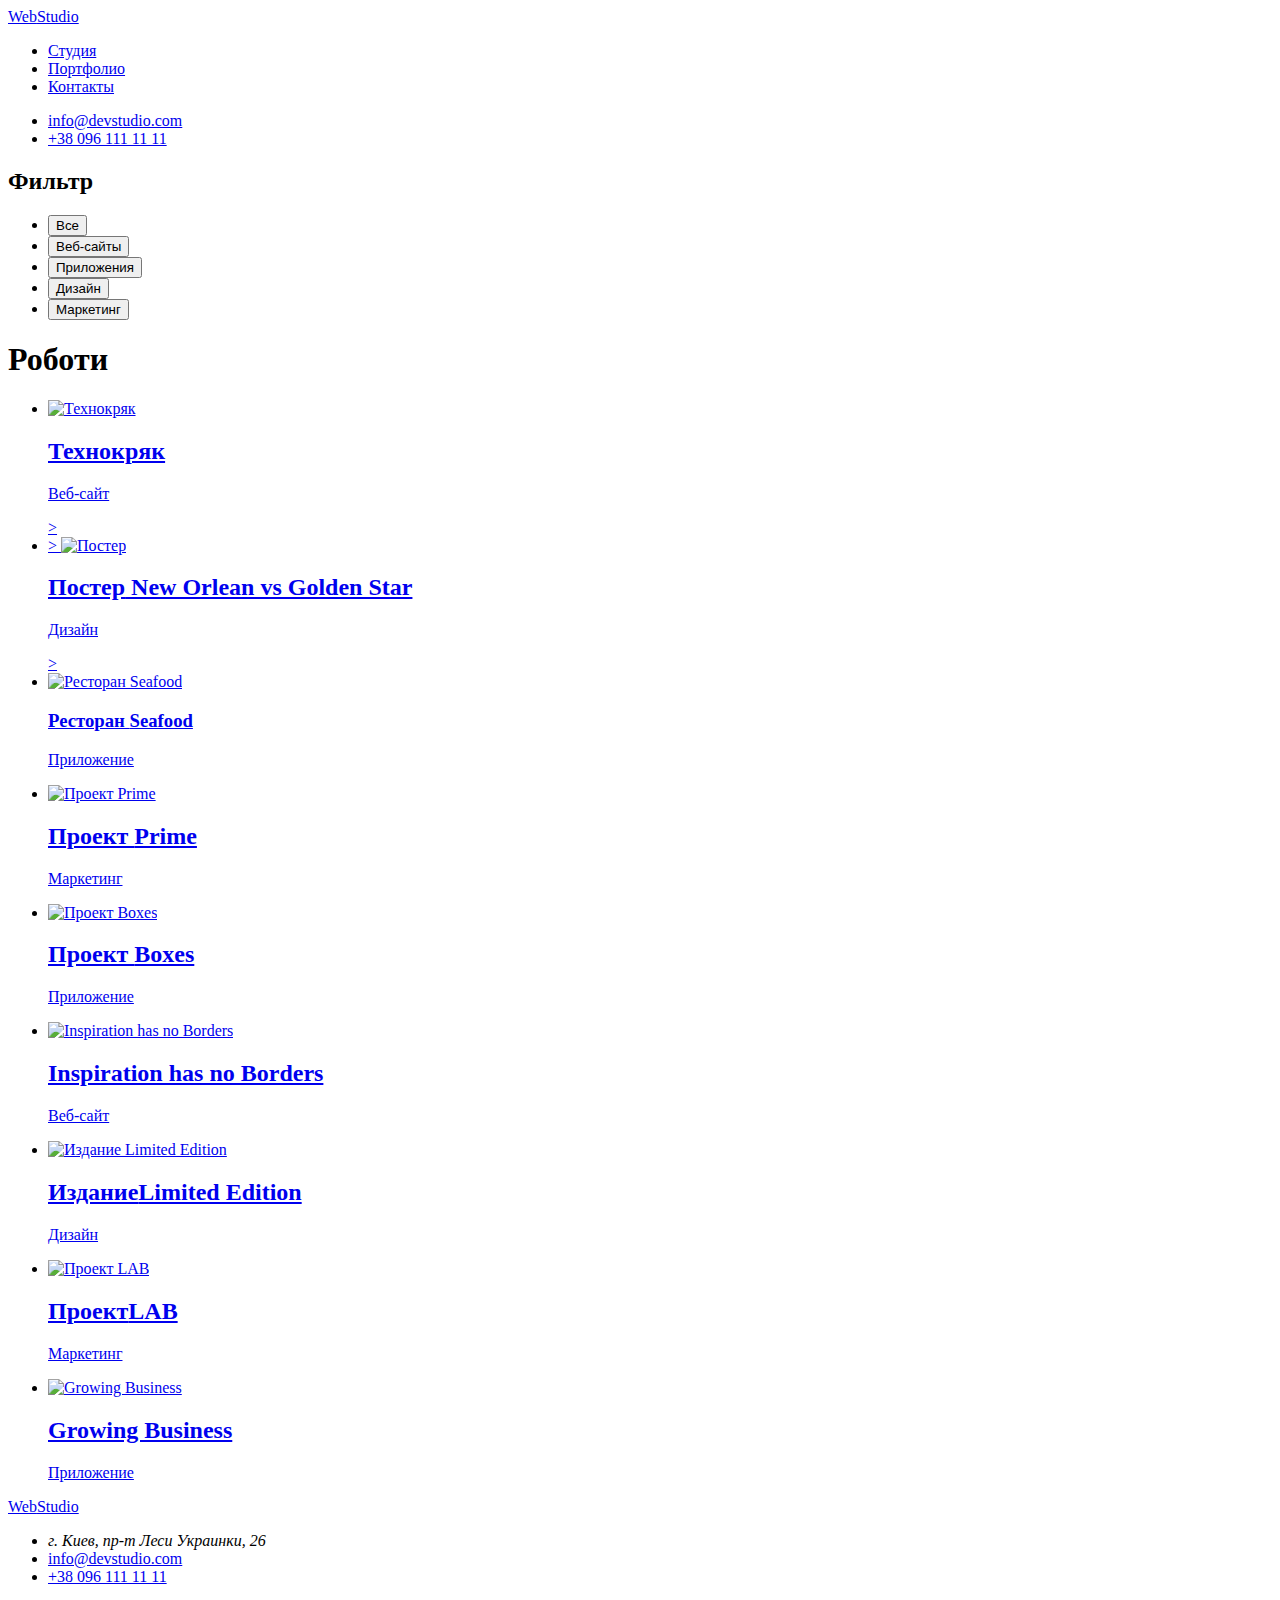
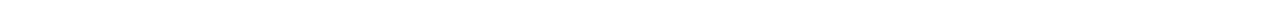
==== portfolio.html @ 13b278cb "Додані файли html" ====
<!DOCTYPE html>
<html lang="ru">
  <head>
    <meta charset="UTF-8" />
    <meta http-equiv="X-UA-Compatible" content="IE=edge" />
    <meta name="viewport" content="width=device-width, initial-scale=1.0" />
    <title>Портфолио</title>
    <link
      href="https://fonts.googleapis.com/css2?family=Raleway:wght@700&family=Roboto:wght@400;500;700;900&display=swap"
      rel="stylesheet"
    />
    <link rel="stylesheet" href="./css/styles.css" />
  </head>

  <body>
    <header>
      <nav class="header">
        <a href="/" lang="en" class="logo">
          <span class="logo-web">Web</span>Studio</a
        >
        <ul class="nav list">
          <li>
            <a href="./index.html" class="list">Студия</a>
          </li>
          <li>
            <a href="./portfolio.html" class="list current">Портфолио</a>
          </li>
          <li>
            <a href="#" class="list">Контакты</a>
          </li>
        </ul>
      </nav>
      <ul class="auth">
        <li class="auth-list">
          <a href="mailto:info@devstudio.com">info@devstudio.com</a>
        </li>
        <li class="auth-list">
          <a href="tel:+380961111111">+38 096 111 11 11</a>
        </li>
      </ul>
    </header>
    <main>
      <section class="filters">
        <h2>Фильтр</h2>
        <!--сховати-->
        <ul class="button">
          <li class>
            <button type="button">Все</button>
          </li>
          <li>
            <button type="button">Веб-сайты</button>
          </li>
          <li>
            <button type="button">Приложения</button>
          </li>
          <li>
            <button type="button">Дизайн</button>
          </li>
          <li>
            <button type="button">Маркетинг</button>
          </li>
        </ul>
      </section>
      <section class="portfolio">
        <h1>Роботи</h1>
        <!--сховати-->
        <ul class="portfolio list">
          <li>
            <a href="#">
              <img src="./images/portfolio_project_1.jpg" alt="Технокряк" />
              <h2>Технокряк</h2>
              <p>Веб-сайт</p>
              >
            </a>
          </li>

          <li>
            <a href="#">
              >
              <img src="./images/portfolio_project_2.jpg" alt="Постер" />
              <h2>Постер<span lang="en"> New Orlean vs Golden Star</span></h2>
              <p>Дизайн</p>
              >
            </a>
          </li>

          <li>
            <a href="#">
              <img
                src="./images/portfolio_project_3.jpg"
                alt="Ресторан Seafood"
              />
              <h3>Ресторан <span lang="en">Seafood</span></h3>
              <p>Приложение</p>
            </a>
          </li>
          <li>
            <a href="#">
              <img src="./images/portfolio_project_4.jpg" alt="Проект Prime" />
              <h2>Проект <span lang="en">Prime</span></h2>
              <p>Маркетинг</p>
            </a>
          </li>
          <li>
            <a href="#">
              <img src="./images/portfolio_project_5.jpg" alt="Проект Boxes" />
              <h2>Проект <span lang="en">Boxes</span></h2>
              <p>Приложение</p>
            </a>
          </li>
          <li>
            <a href="#">
              <img
                src="./images/portfolio_project_6.jpg"
                alt="Inspiration has no Borders"
              />
              <h2 lang="en">Inspiration has no Borders</h2>
              <p>Веб-сайт</p>
            </a>
          </li>
          <li>
            <a href="#">
              <img
                src="./images/portfolio_project_7.jpg"
                alt="Издание Limited Edition" />
              <h2>Издание<span lang="en">Limited Edition</span></h2>
              <p>Дизайн</p>
              <p></p
            ></a>
          </li>
          <li>
            <a href="#">
              <img src="./images/portfolio_project_8.jpg" alt="Проект LAB" />
              <h2>Проект<span lang="en">LAB</span></h2>
              <p>Маркетинг</p>
            </a>
          </li>
          <li>
            <a href="#">
              <img
                src="./images/portfolio_project_9.jpg"
                alt="Growing Business"
              />
              <h2 lang="en">Growing Business</h2>
              <p>Приложение</p>
            </a>
          </li>
        </ul>
      </section>
    </main>
    <footer class="footer">
      <a href="/" lang="en" class="logo">
        <span class="logo-web">Web</span>Studio</a
      >
      <ul class="list">
        <li>
          <address class="address">г. Киев, пр-т Леси Украинки, 26</address>
        </li>
        <li>
          <a href="mailto:info@devstudio.com">info@devstudio.com</a>
        </li>
        <li>
          <a href="tel:+380961111111">+38 096 111 11 11</a>
        </li>
      </ul>
    </footer>
  </body>
</html>
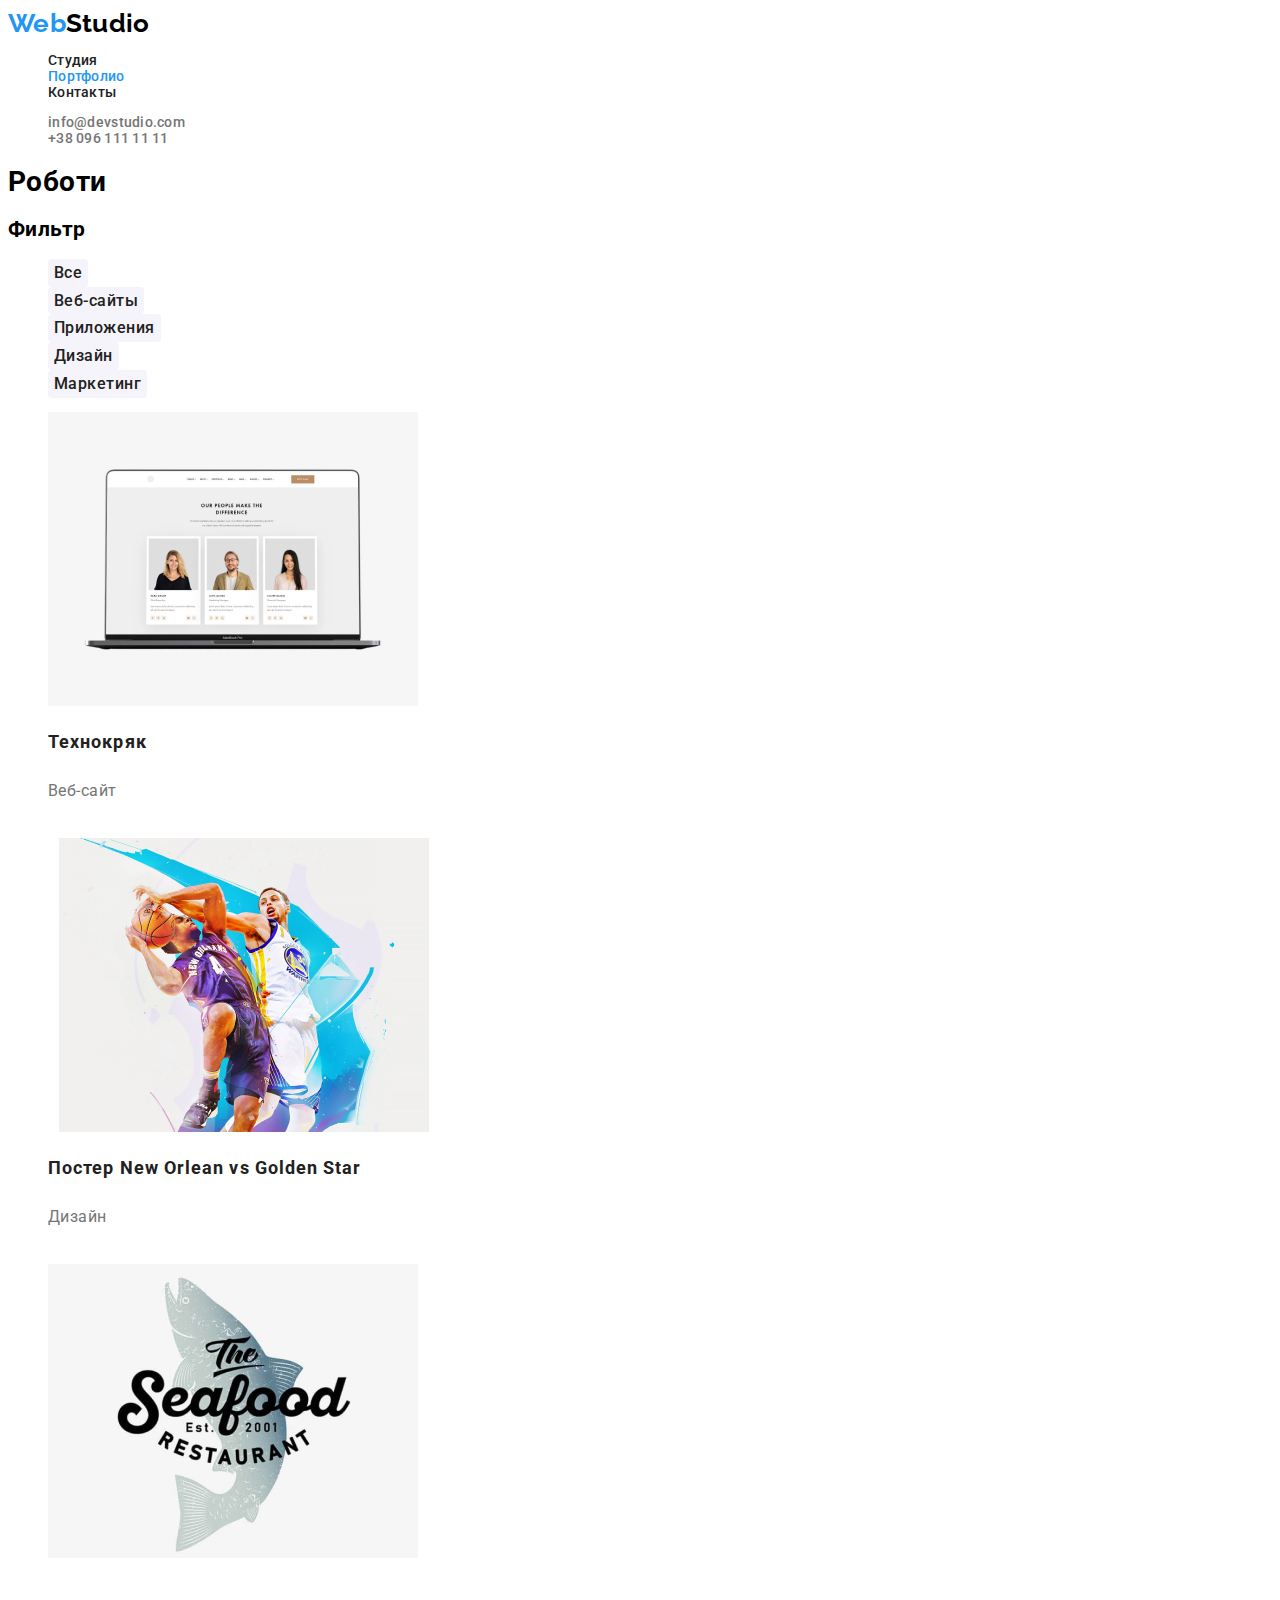
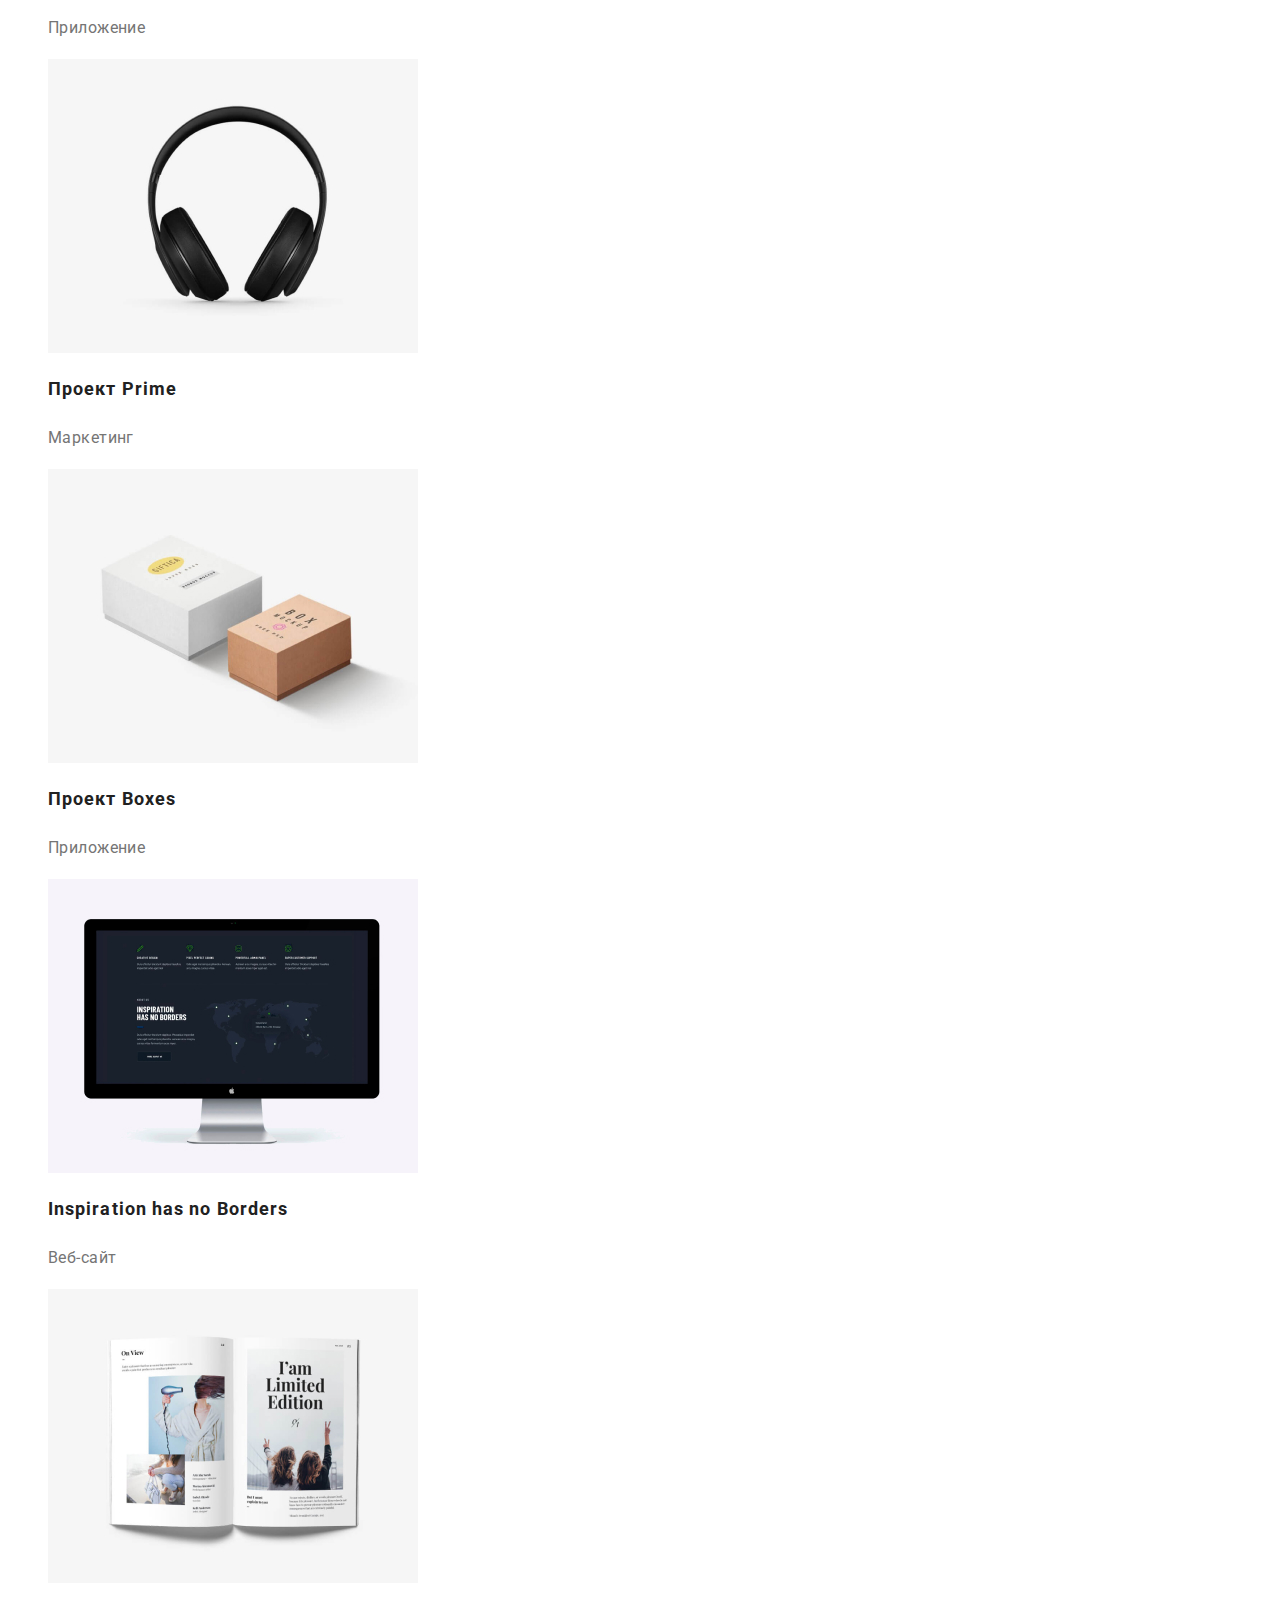
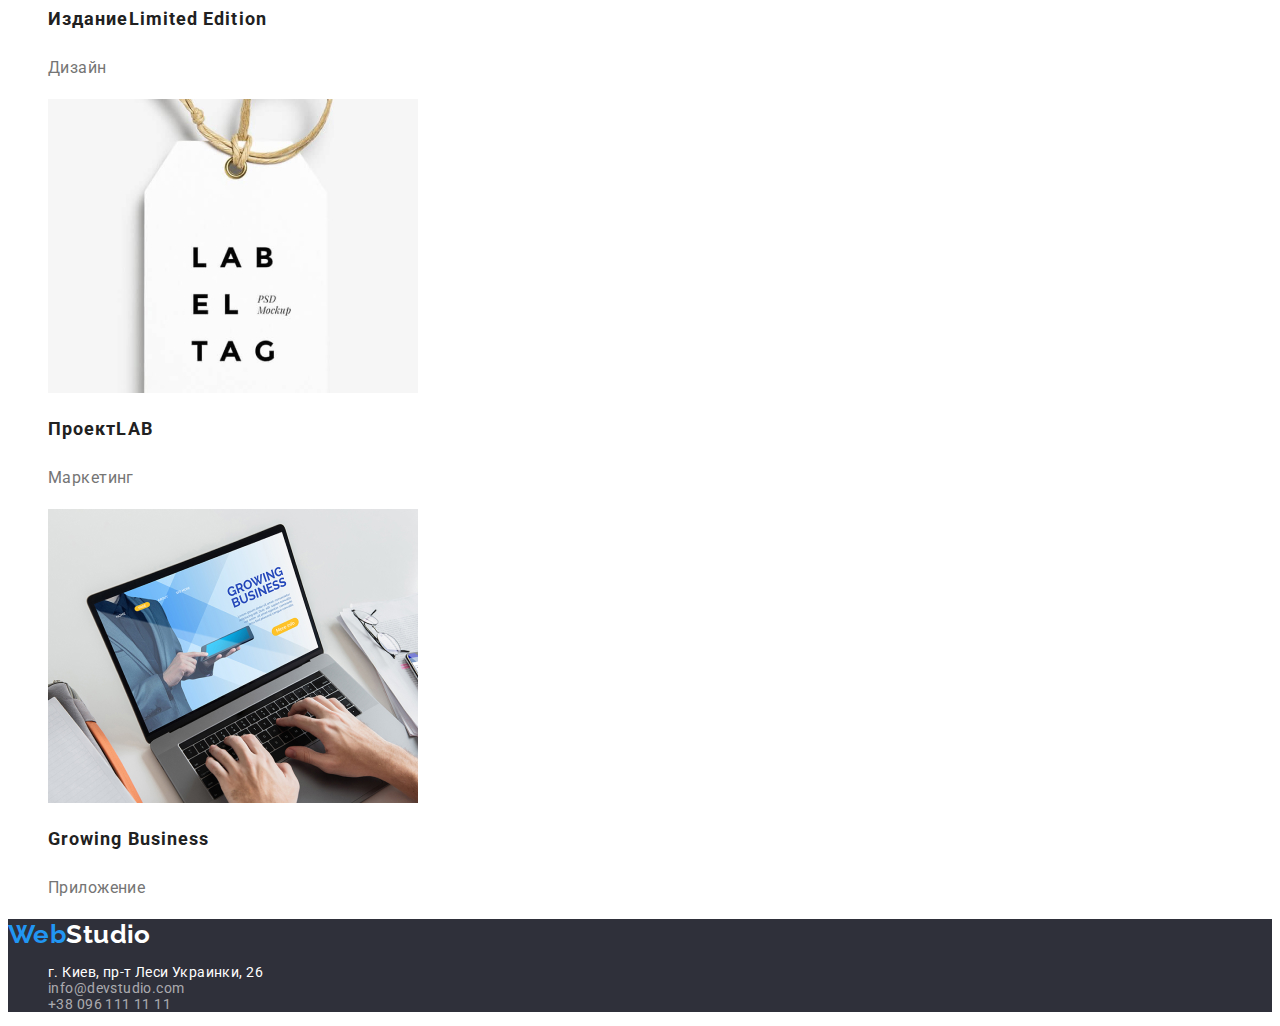
==== commit 8a80f27b: "Поправлені помилки" ====
--- a/portfolio.html
+++ b/portfolio.html
@@ -40,30 +40,29 @@
       </ul>
     </header>
     <main>
-      <section class="filters">
-        <h2>Фильтр</h2>
-        <!--сховати-->
+      <section class="portfolio">
+        <h1>Роботи</h1><!--сховати-->
+      
+        <h2 class="filters">Фильтр</h2>
         <ul class="button">
-          <li class>
+          <li class="list">
             <button type="button">Все</button>
           </li>
-          <li>
+          <li class="list">
             <button type="button">Веб-сайты</button>
           </li>
-          <li>
+          <li class="list">
             <button type="button">Приложения</button>
           </li>
-          <li>
+          <li class="list">
             <button type="button">Дизайн</button>
           </li>
-          <li>
+          <li class="list">
             <button type="button">Маркетинг</button>
           </li>
         </ul>
       </section>
-      <section class="portfolio">
-        <h1>Роботи</h1>
-        <!--сховати-->
+
         <ul class="portfolio list">
           <li>
             <a href="#">
@@ -94,6 +93,7 @@
               <p>Приложение</p>
             </a>
           </li>
+
           <li>
             <a href="#">
               <img src="./images/portfolio_project_4.jpg" alt="Проект Prime" />
@@ -101,6 +101,7 @@
               <p>Маркетинг</p>
             </a>
           </li>
+
           <li>
             <a href="#">
               <img src="./images/portfolio_project_5.jpg" alt="Проект Boxes" />
@@ -108,6 +109,7 @@
               <p>Приложение</p>
             </a>
           </li>
+
           <li>
             <a href="#">
               <img
@@ -118,6 +120,7 @@
               <p>Веб-сайт</p>
             </a>
           </li>
+
           <li>
             <a href="#">
               <img
@@ -128,6 +131,7 @@
               <p></p
             ></a>
           </li>
+
           <li>
             <a href="#">
               <img src="./images/portfolio_project_8.jpg" alt="Проект LAB" />
@@ -135,6 +139,7 @@
               <p>Маркетинг</p>
             </a>
           </li>
+
           <li>
             <a href="#">
               <img
--- a/css/styles.css
+++ b/css/styles.css
@@ -0,0 +1,210 @@
+:root {
+  --primary-text-color: #212121;
+  --title-text-color: #757575;
+  --accent-color: #2196f3;
+  --noactive-button: #f5f4fa;
+  --accent-white-color: #ffffff;
+}
+body {
+  background-color: var(--primary-bg-color);
+  font-family: Roboto, sans-serif;
+  font-size: 14px;
+  letter-spacing: 0.03em;
+}
+
+.list {
+  list-style: none; /*для всех, у кого есть class="list"*/
+}
+
+/*header*/
+.logo {
+  color: #000000;
+  font-family: Raleway, sans-serif;
+  font-weight: 700;
+  font-size: 26px;
+  line-height: 1.19;
+}
+.logo-web {
+  color: var(--accent-color);
+}
+header {
+  font-weight: 500;
+  font-size: 14px;
+  line-height: 1.14;
+  letter-spacing: 0.02em;
+}
+.header a {
+  text-decoration: none;
+}
+.nav.list a {
+  color: var(--primary-text-color);
+}
+.nav a:hover,
+.nav a:focus {
+  color: var(--accent-color);
+}
+
+.nav .list.current {
+  color: var(--accent-color);
+  background-color: var(--accent-white-color);
+}
+.auth-list {
+  list-style: none;
+}
+.auth-list a {
+  text-decoration: none;
+  color: var(--title-text-color);
+}
+.auth a:hover,
+.auth a:focus {
+  color: var(--accent-color);
+}
+
+/*main for first page*/
+
+/*hero*/
+.hero {
+  text-align: center;
+  color: var(--accent-white-color);
+  background-color: #2f303a;
+}
+.hero h1 {
+  font-weight: 900;
+  font-size: 44px;
+  line-height: 1.36;
+  letter-spacing: 0.06em;
+  text-transform: uppercase;
+}
+.hero .button {
+  background-color: var(--accent-color);
+  color: var(--accent-white-color);
+  border: 1px solid var(--accent-color);
+  border-radius: 4px;
+  font-weight: 700;
+  font-size: 16px;
+  line-height: 1.87;
+  /* align-items: center;*/
+  letter-spacing: 0.06em;
+}
+.hero .button:hover, /*є тінь під кнопкою*/
+.hero .button:focus {
+  background-color: #188ce8;
+  cursor: pointer;
+}
+/*main*/
+.section-title {
+  font-weight: 700;
+  font-size: 36px;
+  line-height: 1.17;
+  text-align: center;
+  letter-spacing: 0.03em;
+  color: var(--primary-text-color);
+}
+/*features*/
+
+.features-title {
+  color: var(--primary-text-color);
+  font-size: 14px;
+  font-weight: 700;
+  line-height: 1.14;
+  text-transform: uppercase;
+}
+.features-text {
+  line-height: 1.71;
+  font-size: 14px;
+  color: var(--title-text-color);
+}
+
+/*we-do*/
+
+.we-do img {
+  width: 370px;
+}
+/*team*/
+.team {
+  background-color: #f5f4fa;
+}
+
+.team img {
+  width: 270px;
+}
+.team h3 {
+  font-weight: 500;
+  font-size: 16px;
+  line-height: 1.19;
+  /*text-align: center;*/
+}
+
+.team p {
+  font-weight: 400;
+  font-size: 16px;
+  line-height: 1.19;
+  /*text-align: center;*/
+}
+.team p {
+  color: var(--title-text-color);
+}
+
+/* for second page*/
+
+.portfolio button {
+  font-family: inherit;
+  font-weight: 500;
+  font-size: 16px;
+  line-height: 1.62;
+  letter-spacing: 0.03em;
+  list-style: none;
+  cursor: pointer;
+  background-color: var(--noactive-button);
+  color: var(--primary-text-color);
+  text-decoration: none;
+  border-radius: 4px;
+  border: none;
+}
+.portfolio button:hover,
+.portfolio button:focus {
+  background-color: var(--accent-color);
+  color: var(--accent-white-color);
+
+  /*text-shadow: ;*/
+}
+.portfolio.list a {
+  text-decoration: none;
+}
+.portfolio img {
+  width: 370px;
+}
+.portfolio.list h2 {
+  color: var(--primary-text-color);
+  font-weight: 700;
+  font-size: 18px;
+  line-height: 2;
+  letter-spacing: 0.06em;
+}
+.portfolio.list p {
+  color: var(--title-text-color);
+  font-size: 16px;
+  line-height: 1.88;
+}
+
+/*footer*/
+.footer {
+  background-color: #2f303a;
+}
+.footer .logo {
+  color: var(--accent-white-color);
+  text-decoration: none;
+}
+.address {
+  font-style: normal;
+  text-decoration: none;
+  color: var(--accent-white-color);
+}
+.list a {
+  text-decoration: none;
+  color: rgba(255, 255, 255, 0.6);
+}
+.footer a:hover,
+.footer a:focus {
+  color: var(--accent-color);
+}
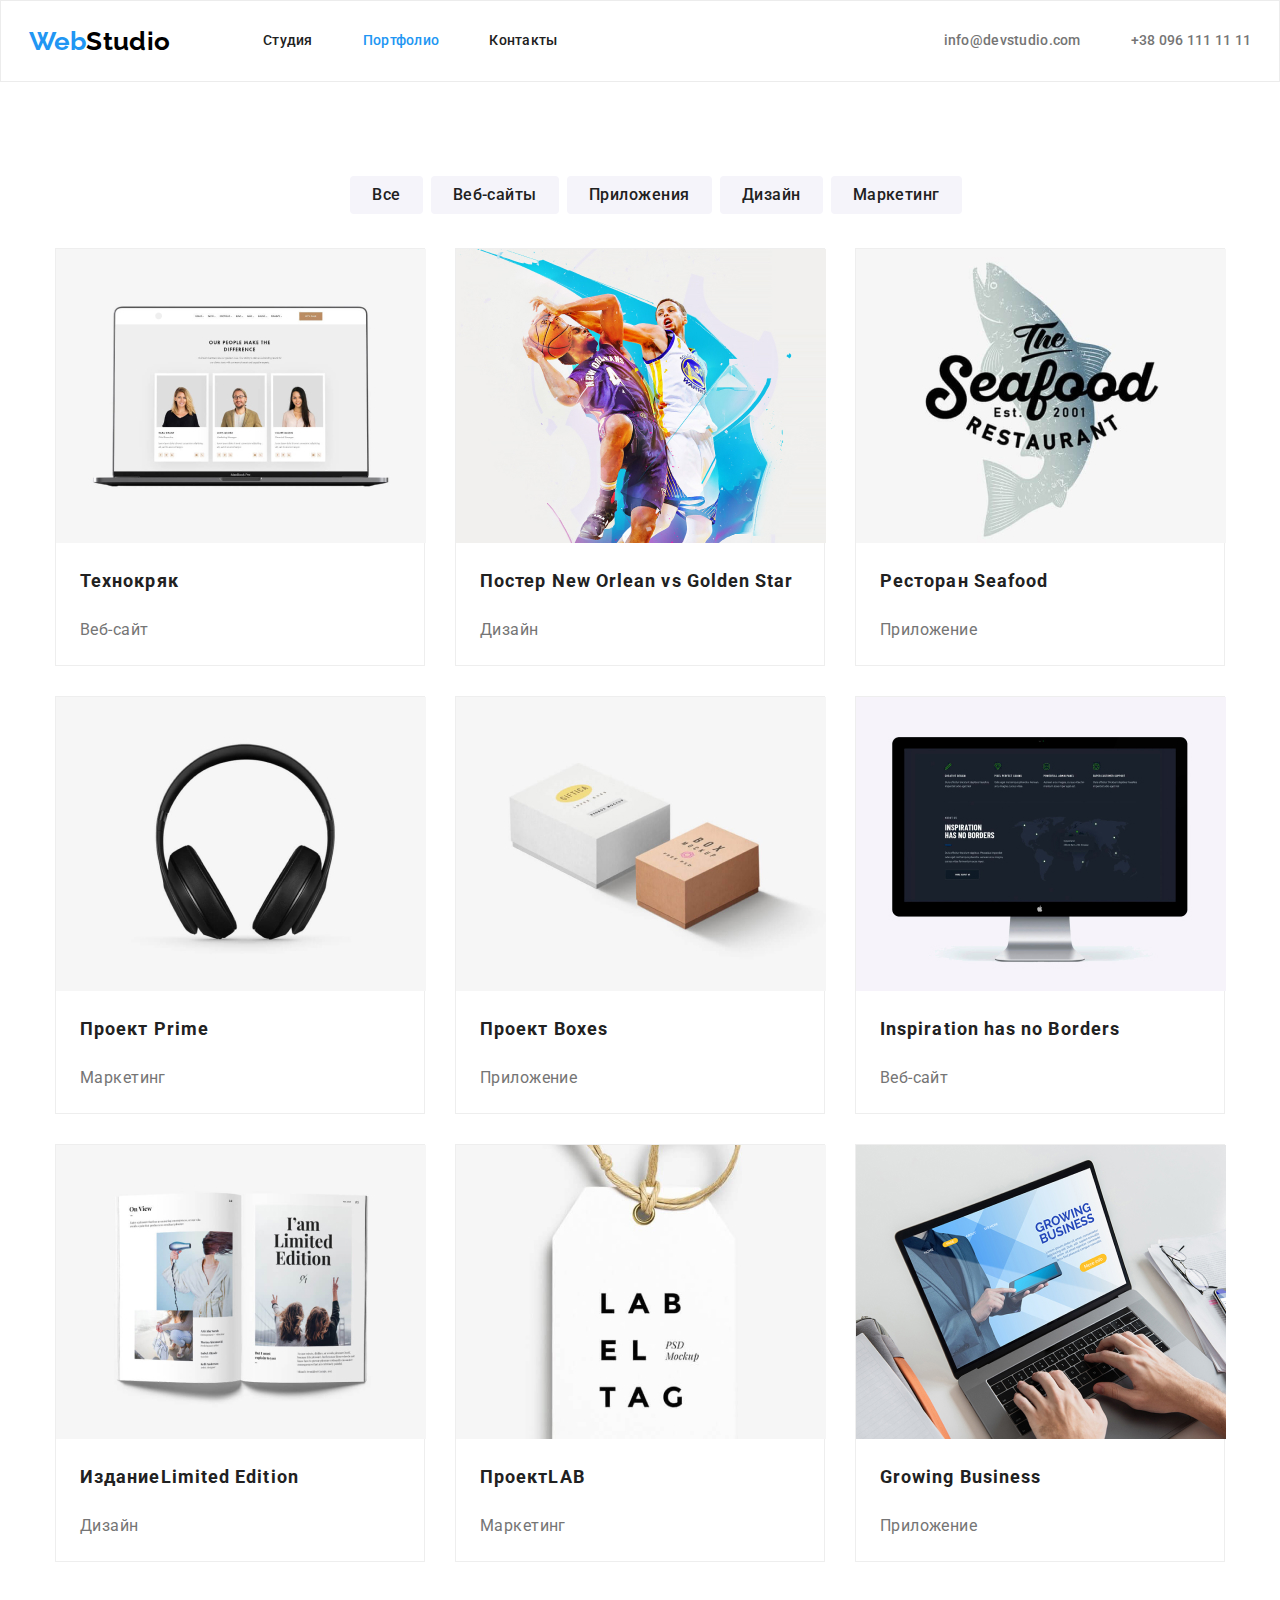
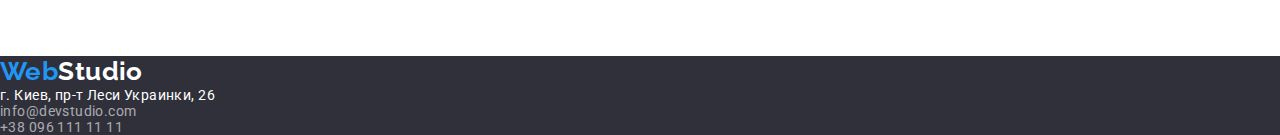
==== commit 6a0d00ef: "Внесені зміни для ДЗ № 3" ====
--- a/portfolio.html
+++ b/portfolio.html
@@ -9,6 +9,10 @@
       href="https://fonts.googleapis.com/css2?family=Raleway:wght@700&family=Roboto:wght@400;500;700;900&display=swap"
       rel="stylesheet"
     />
+    <link
+      rel="stylesheet"
+      href="https://cdnjs.cloudflare.com/ajax/libs/modern-normalize/1.0.0/modern-normalize.min.css"
+    />
     <link rel="stylesheet" href="./css/styles.css" />
   </head>
 
@@ -19,32 +23,35 @@
           <span class="logo-web">Web</span>Studio</a
         >
         <ul class="nav list">
-          <li>
+          <li class="item">
             <a href="./index.html" class="list">Студия</a>
           </li>
-          <li>
+          <li class="item">
             <a href="./portfolio.html" class="list current">Портфолио</a>
           </li>
-          <li>
+          <li class="item">
             <a href="#" class="list">Контакты</a>
           </li>
         </ul>
       </nav>
       <ul class="auth">
-        <li class="auth-list">
-          <a href="mailto:info@devstudio.com">info@devstudio.com</a>
+        <li class="auth-nav">
+          <a href="mailto:info@devstudio.com" class="link"
+            >info@devstudio.com</a
+          >
         </li>
-        <li class="auth-list">
-          <a href="tel:+380961111111">+38 096 111 11 11</a>
+        <li class="auth-nav">
+          <a href="tel:+380961111111" class="link">+38 096 111 11 11</a>
         </li>
       </ul>
     </header>
-    <main>
-      <section class="portfolio">
-        <h1>Роботи</h1><!--сховати-->
-      
-        <h2 class="filters">Фильтр</h2>
-        <ul class="button">
+    <main class="main-container">
+      <section class="project">
+        <!--<h1>Роботи</h1>
+        
+        <h2>Фильтр</h2>-->
+
+        <ul class="portfolio-button">
           <li class="list">
             <button type="button">Все</button>
           </li>
@@ -61,93 +68,107 @@
             <button type="button">Маркетинг</button>
           </li>
         </ul>
-      </section>
 
         <ul class="portfolio list">
-          <li>
+          <li class="portfolio-item">
             <a href="#">
               <img src="./images/portfolio_project_1.jpg" alt="Технокряк" />
-              <h2>Технокряк</h2>
-              <p>Веб-сайт</p>
-              >
+              <div class="item-text">
+                <h2>Технокряк</h2>
+                <p>Веб-сайт</p>
+              </div>
             </a>
           </li>
 
-          <li>
+          <li class="portfolio-item">
             <a href="#">
-              >
               <img src="./images/portfolio_project_2.jpg" alt="Постер" />
-              <h2>Постер<span lang="en"> New Orlean vs Golden Star</span></h2>
-              <p>Дизайн</p>
-              >
+              <div class="item-text">
+                <h2>Постер<span lang="en"> New Orlean vs Golden Star</span></h2>
+                <p>Дизайн</p>
+              </div>
             </a>
           </li>
 
-          <li>
+          <li class="portfolio-item">
             <a href="#">
               <img
                 src="./images/portfolio_project_3.jpg"
                 alt="Ресторан Seafood"
               />
-              <h3>Ресторан <span lang="en">Seafood</span></h3>
-              <p>Приложение</p>
+              <div class="item-text">
+                <h2>Ресторан <span lang="en">Seafood</span></h2>
+                <p>Приложение</p>
+              </div>
             </a>
           </li>
 
-          <li>
+          <li class="portfolio-item">
             <a href="#">
               <img src="./images/portfolio_project_4.jpg" alt="Проект Prime" />
-              <h2>Проект <span lang="en">Prime</span></h2>
-              <p>Маркетинг</p>
+              <div class="item-text">
+                <h2>Проект <span lang="en">Prime</span></h2>
+                <p>Маркетинг</p>
+              </div>
             </a>
           </li>
 
-          <li>
+          <li class="portfolio-item">
             <a href="#">
               <img src="./images/portfolio_project_5.jpg" alt="Проект Boxes" />
-              <h2>Проект <span lang="en">Boxes</span></h2>
-              <p>Приложение</p>
+              <div class="item-text">
+                <h2>Проект <span lang="en">Boxes</span></h2>
+                <p>Приложение</p>
+              </div>
             </a>
           </li>
 
-          <li>
+          <li class="portfolio-item">
             <a href="#">
               <img
                 src="./images/portfolio_project_6.jpg"
                 alt="Inspiration has no Borders"
               />
-              <h2 lang="en">Inspiration has no Borders</h2>
-              <p>Веб-сайт</p>
+              <div class="item-text">
+                <h2 lang="en">Inspiration has no Borders</h2>
+                <p>Веб-сайт</p>
+              </div>
             </a>
           </li>
 
-          <li>
+          <li class="portfolio-item">
             <a href="#">
               <img
                 src="./images/portfolio_project_7.jpg"
-                alt="Издание Limited Edition" />
-              <h2>Издание<span lang="en">Limited Edition</span></h2>
-              <p>Дизайн</p>
-              <p></p
-            ></a>
-          </li>
-
-          <li>
-            <a href="#">
-              <img src="./images/portfolio_project_8.jpg" alt="Проект LAB" />
-              <h2>Проект<span lang="en">LAB</span></h2>
-              <p>Маркетинг</p>
+                alt="Издание Limited Edition"
+              />
+              <div class="item-text">
+                <h2>Издание<span lang="en">Limited Edition</span></h2>
+                <p>Дизайн</p>
+              </div>
             </a>
           </li>
 
-          <li>
+          <li class="portfolio-item">
+            <a href="#">
+              <img src="./images/portfolio_project_8.jpg" alt="Проект LAB" />
+              <div class="item-text">
+                <h2>Проект<span lang="en">LAB</span></h2>
+                <p>Маркетинг</p>
+              </div>
+            </a>
+          </li>
+
+          <li class="portfolio-item">
             <a href="#">
               <img
                 src="./images/portfolio_project_9.jpg"
                 alt="Growing Business"
               />
-              <h2 lang="en">Growing Business</h2>
-              <p>Приложение</p>
+              <div class="item-text">
+                <h2 lang="en">Growing Business</h2>
+                <p>Приложение</p>
+              </div>
             </a>
           </li>
         </ul>
--- a/css/styles.css
+++ b/css/styles.css
@@ -6,6 +6,7 @@
   --accent-white-color: #ffffff;
 }
 body {
+  margin: 0;
   background-color: var(--primary-bg-color);
   font-family: Roboto, sans-serif;
   font-size: 14px;
@@ -13,28 +14,62 @@
 }
 
 .list {
+  padding: 0; /*то само додала для .auth*/
+  margin: 0; /*то само додала для .auth*/
   list-style: none; /*для всех, у кого есть class="list"*/
 }
+.list img {
+  display: block;
+}
 
 /*header*/
-.logo {
-  color: #000000;
-  font-family: Raleway, sans-serif;
-  font-weight: 700;
-  font-size: 26px;
-  line-height: 1.19;
-}
-.logo-web {
-  color: var(--accent-color);
-}
 header {
   font-weight: 500;
   font-size: 14px;
   line-height: 1.14;
   letter-spacing: 0.02em;
-}
+
+  display: flex;
+  justify-content: space-around;
+  align-items: center;
+
+  border: 1px solid #ececec;
+}
+.logo {
+  color: #000000;
+  font-family: Raleway, sans-serif;
+  font-weight: 700;
+  font-size: 26px;
+  line-height: 1.19;
+
+  margin-left: auto;
+}
+.logo-web {
+  color: var(--accent-color);
+}
+.header {
+  display: flex;
+  align-items: center;
+}
+.nav {
+  display: flex;
+  margin-left: 93px;
+}
+.nav .item {
+  margin-right: 50px;
+}
+.nav .item:last-child {
+  margin-right: 0;
+}
+
 .header a {
   text-decoration: none;
+}
+.nav .list {
+  /* не працює */
+  display: block;
+  padding-top: 32px;
+  padding-bottom: 32px;
 }
 .nav.list a {
   color: var(--primary-text-color);
@@ -43,20 +78,31 @@
 .nav a:focus {
   color: var(--accent-color);
 }
-
 .nav .list.current {
   color: var(--accent-color);
   background-color: var(--accent-white-color);
 }
-.auth-list {
+
+.auth {
+  padding: 0;
+  margin-left: 331px;
+  display: flex;
+}
+
+.auth-nav {
+  padding: 0;
+  margin: 0;
   list-style: none;
 }
-.auth-list a {
+.auth-nav .link {
   text-decoration: none;
   color: var(--title-text-color);
 }
-.auth a:hover,
-.auth a:focus {
+.auth .auth-nav + .auth-nav {
+  margin-left: 50px;
+}
+.auth .link:hover,
+.auth .link:focus {
   color: var(--accent-color);
 }
 
@@ -69,6 +115,8 @@
   background-color: #2f303a;
 }
 .hero h1 {
+  margin-top: 0;
+  margin-bottom: 40px; /*не можу точно визначити відступи*/
   font-weight: 900;
   font-size: 44px;
   line-height: 1.36;
@@ -92,7 +140,21 @@
   cursor: pointer;
 }
 /*main*/
+/*features*/
+.features .we-do .team {
+  padding-top: 94px;
+  padding-bottom: 94px;
+}
+.features {
+  flex-wrap: wrap;
+  padding-left: 15px;
+  padding-right: 15px;
+  margin-left: auto;
+  margin-right: auto;
+}
 .section-title {
+  margin-top: 50px; /* питання?*/
+  margin-bottom: 94px; /*питання?*/
   font-weight: 700;
   font-size: 36px;
   line-height: 1.17;
@@ -100,9 +162,32 @@
   letter-spacing: 0.03em;
   color: var(--primary-text-color);
 }
-/*features*/
-
+.container {
+  width: 1200px;
+  padding-left: 15px;
+  padding-right: 15px;
+  margin-left: auto;
+  margin-right: auto;
+}
+/*флекс-контейнер для всіх трьох розділів*/
+.container .list {
+  display: flex;
+  flex-wrap: wrap;
+}
+
+.features-item {
+  width: 270px;
+  margin-right: 30px;
+}
+.features-item:nth-child(4n) {
+  margin-right: 0;
+}
+.features-item:nth-last-child(-n + 4) {
+  margin-bottom: 0;
+}
 .features-title {
+  margin-top: 0;
+  margin-bottom: 10px;
   color: var(--primary-text-color);
   font-size: 14px;
   font-weight: 700;
@@ -110,21 +195,42 @@
   text-transform: uppercase;
 }
 .features-text {
+  margin-top: 0;
+  margin-bottom: 0;
   line-height: 1.71;
   font-size: 14px;
   color: var(--title-text-color);
 }
 
 /*we-do*/
-
+.we-do-item {
+  width: 370px;
+  margin-right: 30px;
+}
+.we-do-item:nth-child(3n) {
+  margin-right: 0;
+}
+.we-do-item:nth-last-child(-n + 4) {
+  margin-bottom: 0;
+}
 .we-do img {
   width: 370px;
 }
+
 /*team*/
 .team {
   background-color: #f5f4fa;
 }
-
+.team-item {
+  width: 270px;
+  margin-right: 30px;
+}
+.team-item:nth-child(4n) {
+  margin-right: 0;
+}
+.team-item:nth-last-child(-n + 4) {
+  margin-bottom: 0;
+}
 .team img {
   width: 270px;
 }
@@ -132,22 +238,38 @@
   font-weight: 500;
   font-size: 16px;
   line-height: 1.19;
-  /*text-align: center;*/
 }
 
 .team p {
   font-weight: 400;
   font-size: 16px;
   line-height: 1.19;
-  /*text-align: center;*/
 }
 .team p {
   color: var(--title-text-color);
 }
 
 /* for second page*/
-
-.portfolio button {
+.main-container {
+  margin-top: 94px;
+  margin-bottom: 94px;
+}
+.project {
+  width: 1200px;
+  padding-left: 15px;
+  padding-right: 15px;
+  margin-left: auto;
+  margin-right: auto;
+}
+
+.portfolio-button {
+  display: flex;
+  flex-wrap: wrap;
+  justify-content: center;
+  margin-bottom: 34px;
+}
+
+.project button {
   font-family: inherit;
   font-weight: 500;
   font-size: 16px;
@@ -160,19 +282,36 @@
   text-decoration: none;
   border-radius: 4px;
   border: none;
-}
-.portfolio button:hover,
-.portfolio button:focus {
+  margin-right: 8px;
+  padding: 6px 22px;
+}
+.project button:hover,
+.project button:focus {
   background-color: var(--accent-color);
   color: var(--accent-white-color);
-
   /*text-shadow: ;*/
 }
+
+.portfolio.list {
+  display: flex;
+  flex-wrap: wrap;
+}
+.portfolio.list li {
+  width: calc((100% - 60px) / 3);
+  margin-right: 30px;
+  margin-bottom: 30px;
+}
+.portfolio.list li:nth-child(3n) {
+  margin-right: 0;
+}
+.portfolio.list li:nth-last-child(-n + 3) {
+  margin-bottom: 0;
+}
 .portfolio.list a {
   text-decoration: none;
 }
-.portfolio img {
-  width: 370px;
+.item-text {
+  margin: 20px 24px;
 }
 .portfolio.list h2 {
   color: var(--primary-text-color);
@@ -186,7 +325,9 @@
   font-size: 16px;
   line-height: 1.88;
 }
-
+.portfolio-item {
+  border: 1px solid #eeeeee;
+}
 /*footer*/
 .footer {
   background-color: #2f303a;
